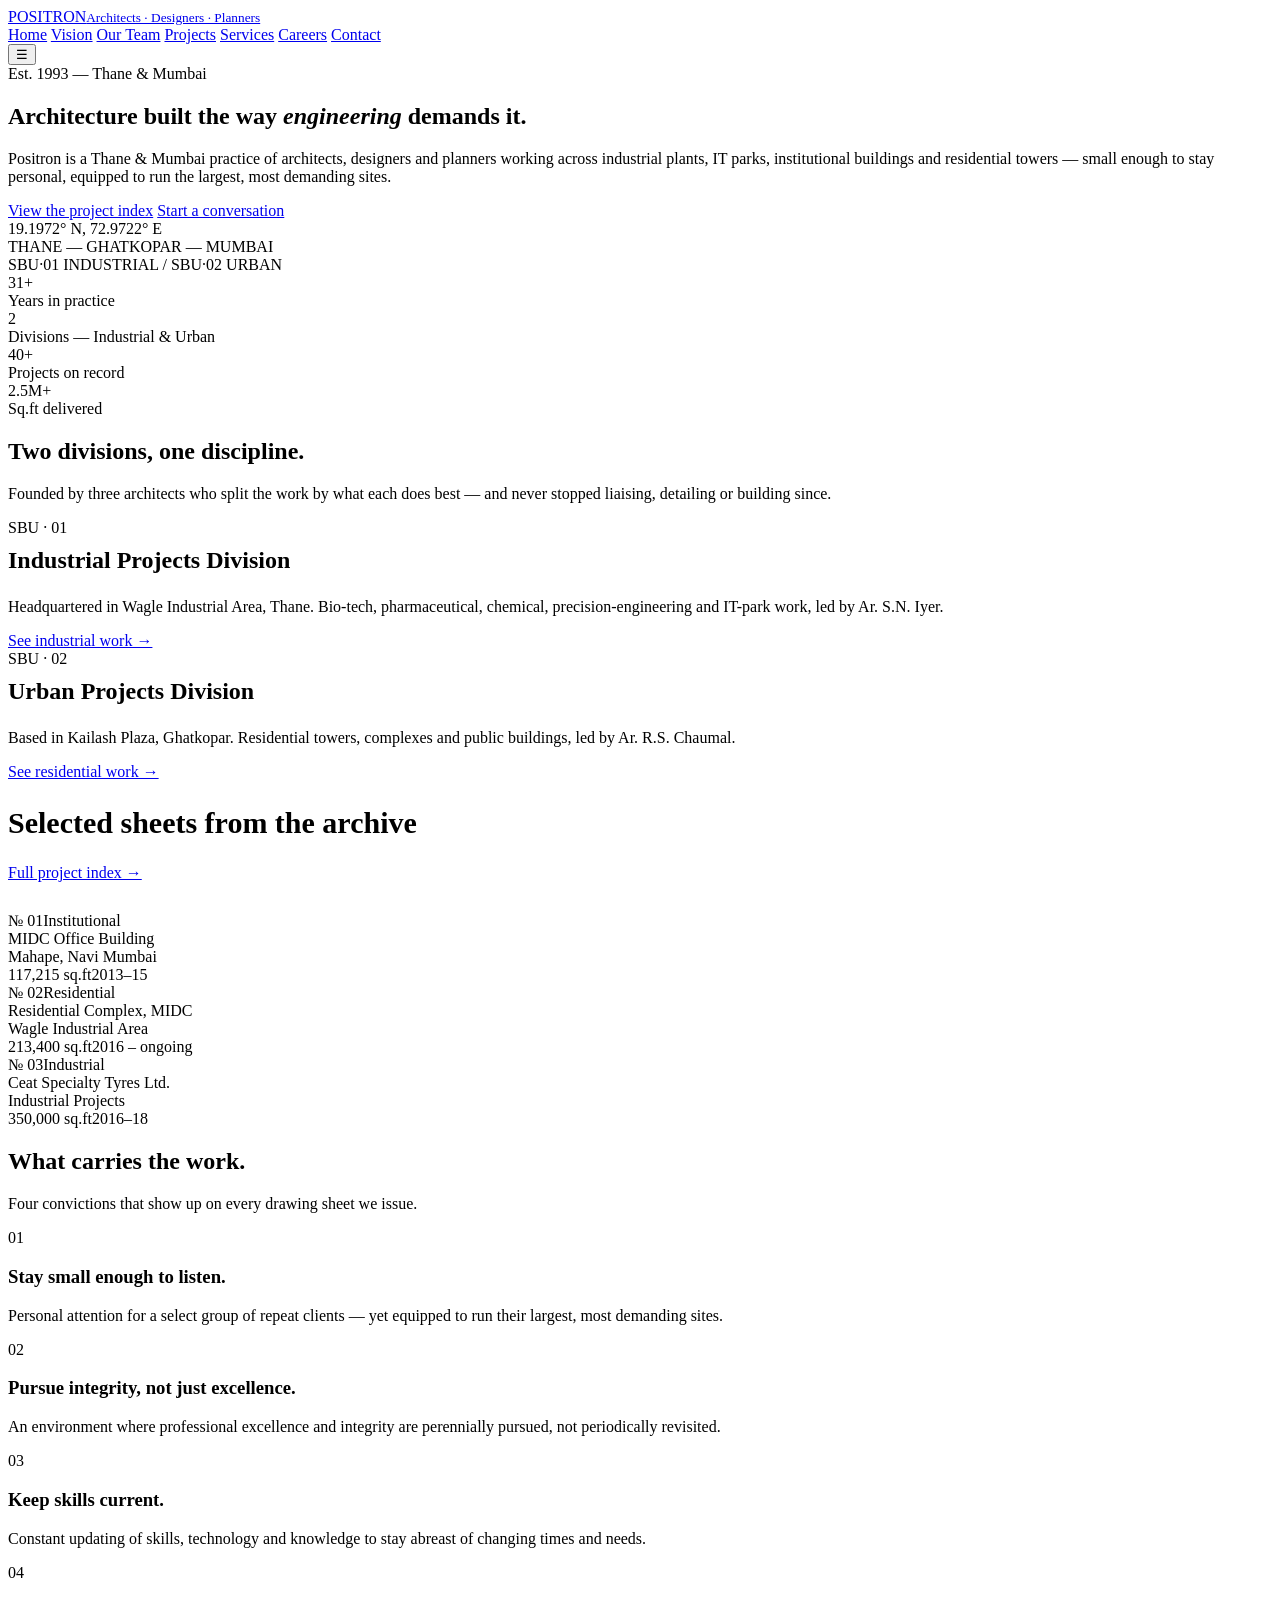
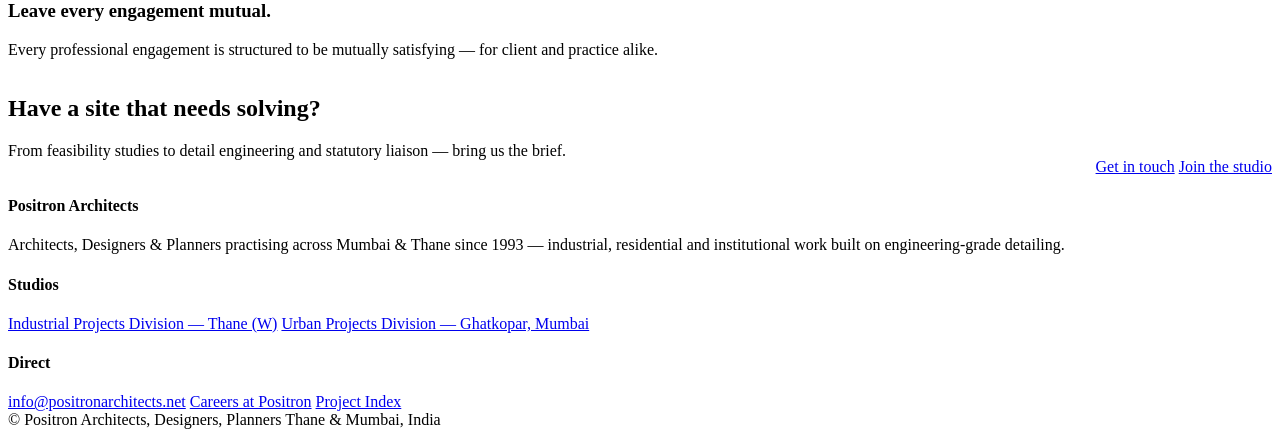
==== index.html @ 0603a0a4 "Add files via upload" ====
<!DOCTYPE html>
<html lang="en">
<head>
<meta charset="UTF-8">
<meta name="viewport" content="width=device-width, initial-scale=1.0">
<title>Positron Architects — Architects, Designers, Planners</title>
<meta name="description" content="Positron Architects is a Thane &amp; Mumbai based practice delivering industrial, IT park, institutional and residential architecture since 1993.">
<link rel="preconnect" href="https://fonts.googleapis.com">
<link href="https://fonts.googleapis.com/css2?family=Poppins:wght@500;600;700&family=Inter:wght@400;500;600&family=IBM+Plex+Mono:wght@400;500&display=swap" rel="stylesheet">
<link rel="stylesheet" href="assets/css/style.css">
</head>
<body>

<header class="site">
  <div class="wrap nav">
    <a href="index.html" class="brand">
      <span class="mark" aria-hidden="true"></span>
      <span class="word">POSITRON<small>Architects · Designers · Planners</small></span>
    </a>
    <nav class="links" id="navlinks">
      <a href="index.html" class="active">Home</a>
      <a href="vision.html">Vision</a>
      <a href="team.html">Our Team</a>
      <a href="projects.html">Projects</a>
      <a href="services.html">Services</a>
      <a href="careers.html">Careers</a>
      <a href="contact.html">Contact</a>
    </nav>
    <button class="nav-toggle" aria-label="Toggle navigation" aria-expanded="false">☰</button>
  </div>
</header>

<section class="hero">
  <div class="blueprint" aria-hidden="true"></div>
  <div class="wrap hero-inner">
    <div class="eyebrow">Est. 1993 — Thane &amp; Mumbai</div>
    <h1>Architecture built the way <em>engineering</em> demands it.</h1>
    <p class="lede">Positron is a Thane &amp; Mumbai practice of architects, designers and planners working across industrial plants, IT parks, institutional buildings and residential towers — small enough to stay personal, equipped to run the largest, most demanding sites.</p>
    <div class="cta-row">
      <a href="projects.html" class="btn solid">View the project index</a>
      <a href="contact.html" class="btn ghost">Start a conversation</a>
    </div>
  </div>
  <div class="coords">
    19.1972° N, 72.9722° E<br>
    THANE — GHATKOPAR — MUMBAI<br>
    SBU·01 INDUSTRIAL / SBU·02 URBAN
  </div>
</section>

<div class="stats">
  <div class="wrap">
    <div class="stat"><div class="num">31+</div><div class="lbl">Years in practice</div></div>
    <div class="stat"><div class="num">2</div><div class="lbl">Divisions — Industrial &amp; Urban</div></div>
    <div class="stat"><div class="num">40+</div><div class="lbl">Projects on record</div></div>
    <div class="stat"><div class="num">2.5M+</div><div class="lbl">Sq.ft delivered</div></div>
  </div>
</div>

<section>
  <div class="wrap">
    <div class="section-head">
      <h2>Two divisions, one discipline.</h2>
      <p class="desc">Founded by three architects who split the work by what each does best — and never stopped liaising, detailing or building since.</p>
    </div>
    <div class="two-col">
      <div>
        <span class="sheet-no">SBU · 01</span>
        <h3 style="margin-top:10px;font-size:24px;">Industrial Projects Division</h3>
        <p style="margin-top:12px;color:var(--charcoal);">Headquartered in Wagle Industrial Area, Thane. Bio-tech, pharmaceutical, chemical, precision-engineering and IT-park work, led by Ar. S.N. Iyer.</p>
        <a href="projects.html#industrial" class="btn ghost" style="margin-top:20px;">See industrial work →</a>
      </div>
      <div>
        <span class="sheet-no">SBU · 02</span>
        <h3 style="margin-top:10px;font-size:24px;">Urban Projects Division</h3>
        <p style="margin-top:12px;color:var(--charcoal);">Based in Kailash Plaza, Ghatkopar. Residential towers, complexes and public buildings, led by Ar. R.S. Chaumal.</p>
        <a href="projects.html#residential" class="btn ghost" style="margin-top:20px;">See residential work →</a>
      </div>
    </div>
  </div>
</section>

<section class="tight" style="border-top:1px solid var(--line);border-bottom:1px solid var(--line);background:var(--concrete);">
  <div class="wrap">
    <div class="section-head" style="margin-bottom:30px;">
      <h2 style="font-size:30px;">Selected sheets from the archive</h2>
      <a href="projects.html" class="btn ghost">Full project index →</a>
    </div>
    <div class="sheet-grid">
      <div class="sheet">
        <div class="top-row"><span class="sheet-no">№ 01</span><span class="tag">Institutional</span></div>
        <div class="name">MIDC Office Building</div>
        <div class="loc">Mahape, Navi Mumbai</div>
        <div class="meta"><span>117,215 sq.ft</span><span>2013–15</span></div>
      </div>
      <div class="sheet">
        <div class="top-row"><span class="sheet-no">№ 02</span><span class="tag">Residential</span></div>
        <div class="name">Residential Complex, MIDC</div>
        <div class="loc">Wagle Industrial Area</div>
        <div class="meta"><span>213,400 sq.ft</span><span>2016 – ongoing</span></div>
      </div>
      <div class="sheet">
        <div class="top-row"><span class="sheet-no">№ 03</span><span class="tag">Industrial</span></div>
        <div class="name">Ceat Specialty Tyres Ltd.</div>
        <div class="loc">Industrial Projects</div>
        <div class="meta"><span>350,000 sq.ft</span><span>2016–18</span></div>
      </div>
    </div>
  </div>
</section>

<section>
  <div class="wrap">
    <div class="section-head">
      <h2>What carries the work.</h2>
      <p class="desc">Four convictions that show up on every drawing sheet we issue.</p>
    </div>
    <div class="mission-list">
      <div class="mission-item">
        <span class="n">01</span>
        <div><h3>Stay small enough to listen.</h3><p>Personal attention for a select group of repeat clients — yet equipped to run their largest, most demanding sites.</p></div>
      </div>
      <div class="mission-item">
        <span class="n">02</span>
        <div><h3>Pursue integrity, not just excellence.</h3><p>An environment where professional excellence and integrity are perennially pursued, not periodically revisited.</p></div>
      </div>
      <div class="mission-item">
        <span class="n">03</span>
        <div><h3>Keep skills current.</h3><p>Constant updating of skills, technology and knowledge to stay abreast of changing times and needs.</p></div>
      </div>
      <div class="mission-item">
        <span class="n">04</span>
        <div><h3>Leave every engagement mutual.</h3><p>Every professional engagement is structured to be mutually satisfying — for client and practice alike.</p></div>
      </div>
    </div>
  </div>
</section>

<section class="cta-band">
  <div class="wrap" style="display:flex;justify-content:space-between;align-items:flex-end;gap:30px;flex-wrap:wrap;">
    <div>
      <h2>Have a site that needs solving?</h2>
      <p>From feasibility studies to detail engineering and statutory liaison — bring us the brief.</p>
    </div>
    <div class="cta-row" style="margin-top:0;">
      <a href="contact.html" class="btn solid">Get in touch</a>
      <a href="careers.html" class="btn">Join the studio</a>
    </div>
  </div>
</section>

<footer class="site">
  <div class="wrap">
    <div class="foot-grid">
      <div>
        <h4>Positron Architects</h4>
        <p>Architects, Designers &amp; Planners practising across Mumbai &amp; Thane since 1993 — industrial, residential and institutional work built on engineering-grade detailing.</p>
      </div>
      <div>
        <h4>Studios</h4>
        <a href="contact.html">Industrial Projects Division — Thane (W)</a>
        <a href="contact.html">Urban Projects Division — Ghatkopar, Mumbai</a>
      </div>
      <div>
        <h4>Direct</h4>
        <a href="mailto:info@positronarchitects.net">info@positronarchitects.net</a>
        <a href="careers.html">Careers at Positron</a>
        <a href="projects.html">Project Index</a>
      </div>
    </div>
    <div class="foot-bottom">
      <span>© Positron Architects, Designers, Planners</span>
      <span>Thane &amp; Mumbai, India</span>
    </div>
  </div>
</footer>
<script src="assets/js/main.js"></script>
</body>
</html>
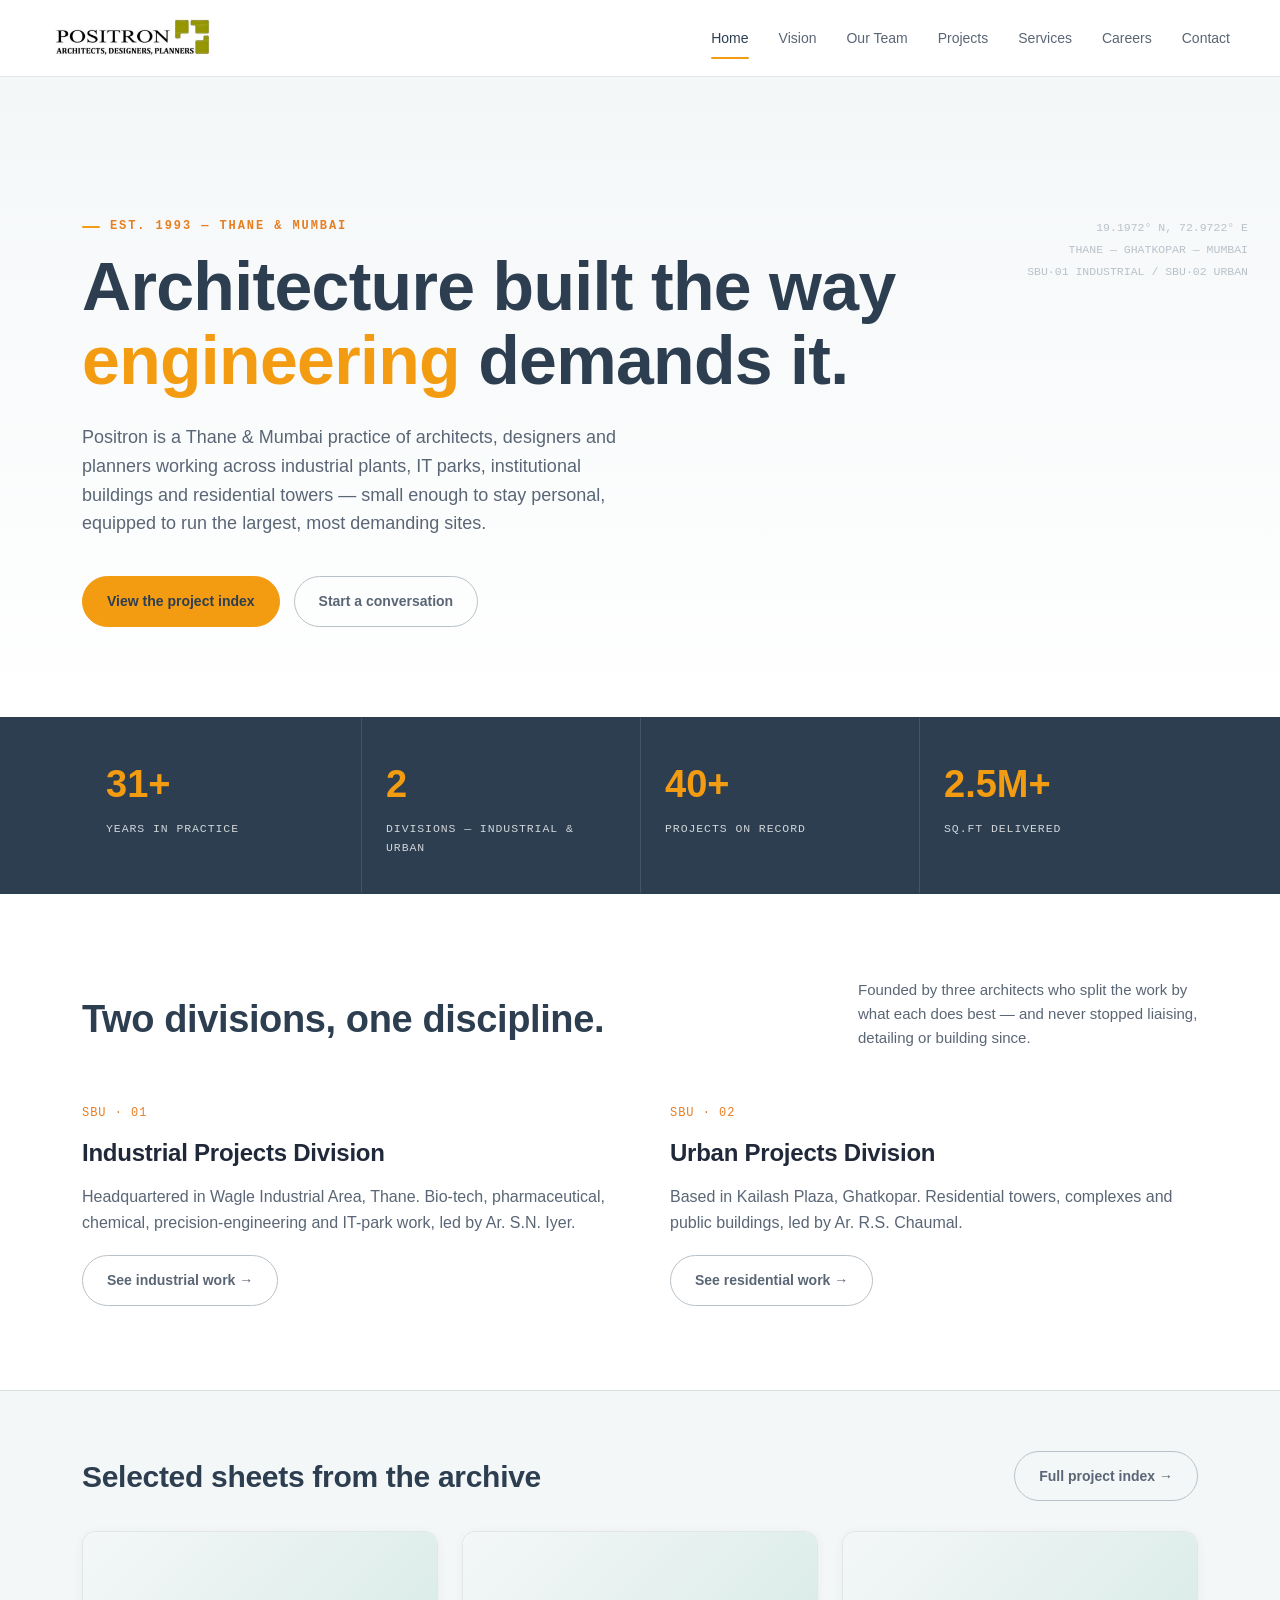
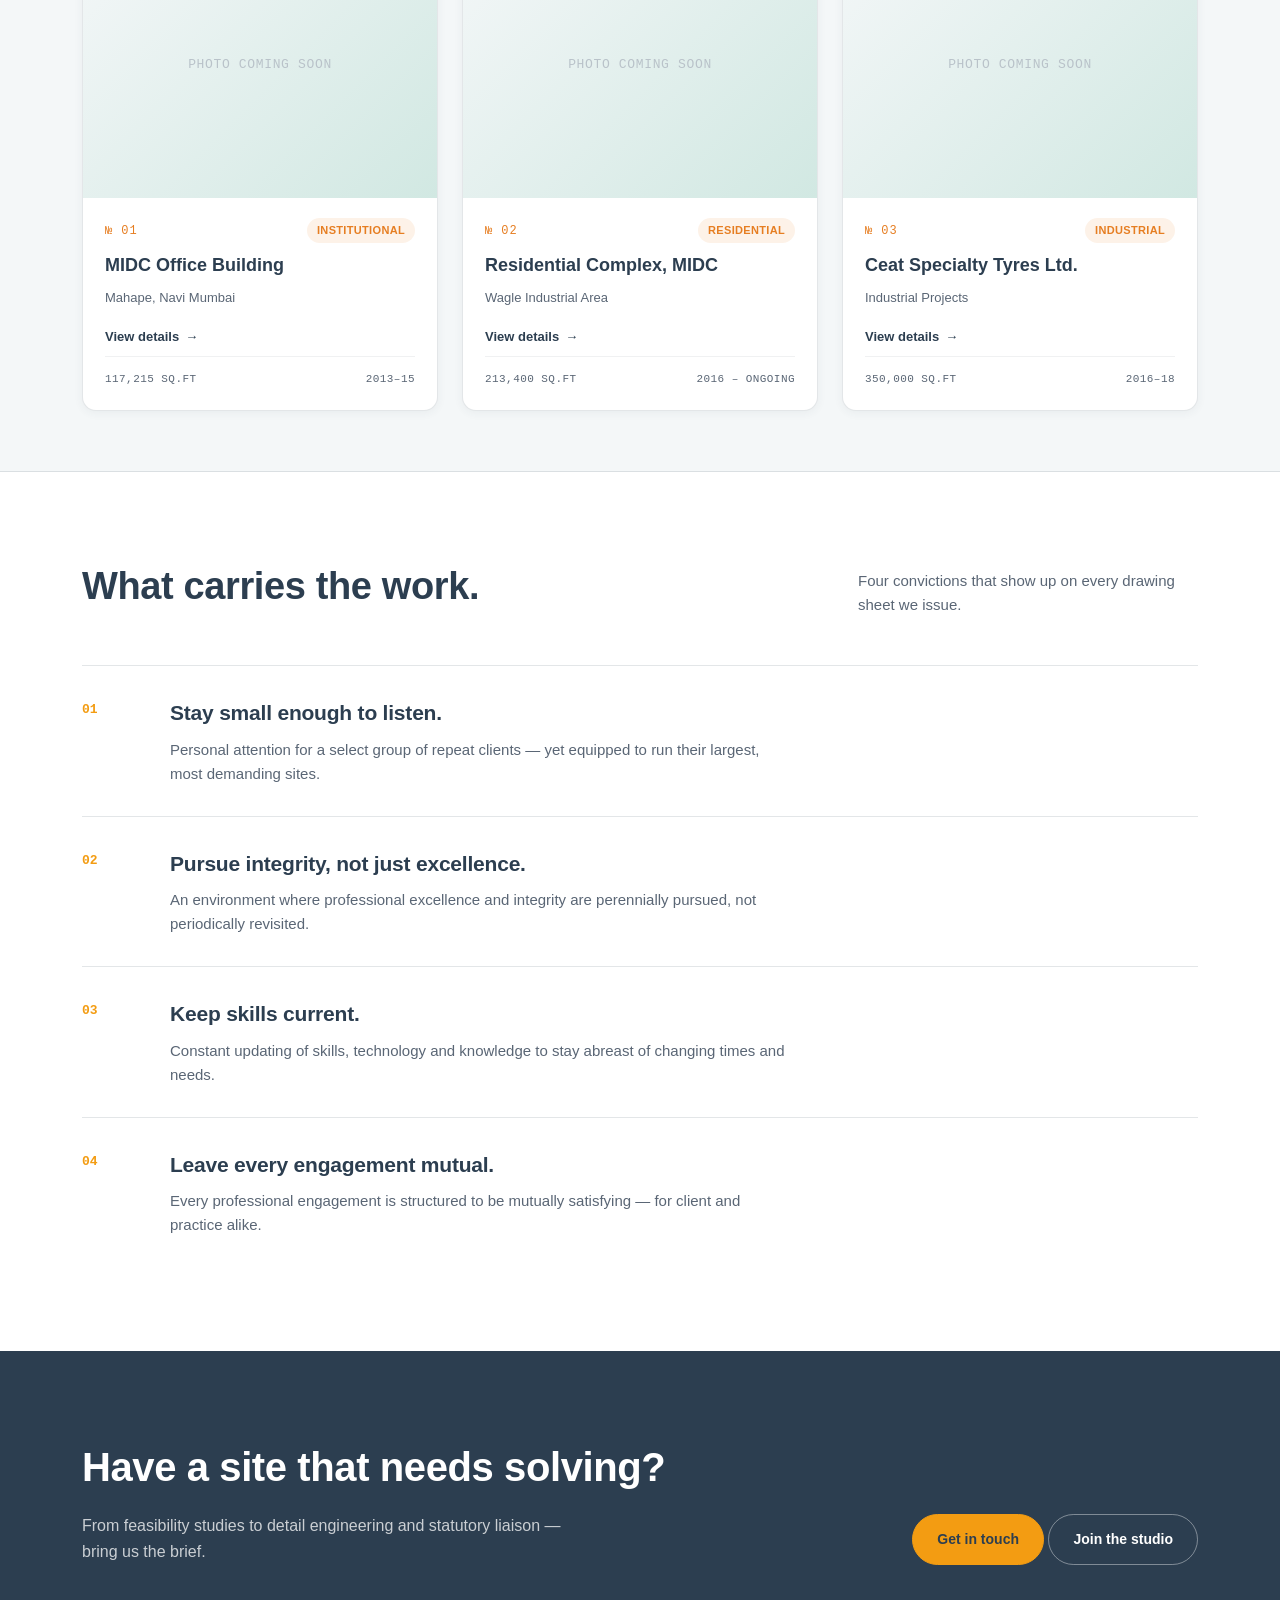
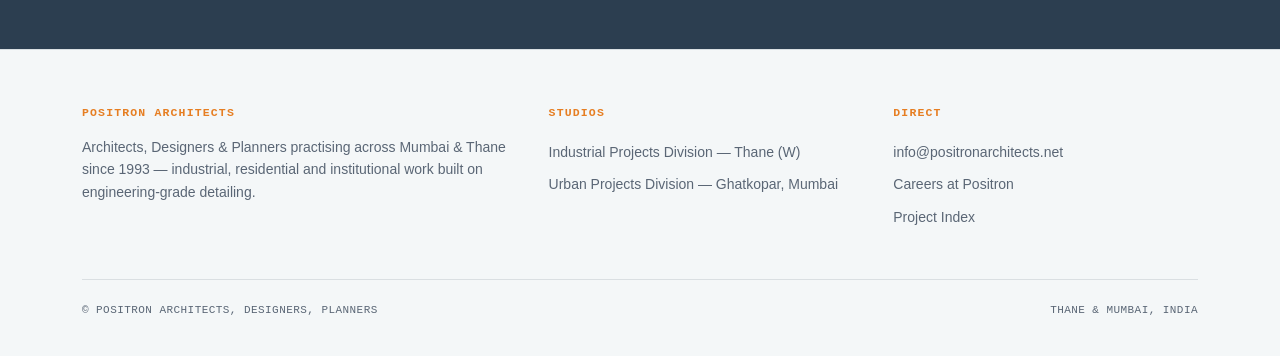
==== commit eea2aec6: "Update index.html" ====
--- a/index.html
+++ b/index.html
@@ -14,8 +14,7 @@
 <header class="site">
   <div class="wrap nav">
     <a href="index.html" class="brand">
-      <span class="mark" aria-hidden="true"></span>
-      <span class="word">POSITRON<small>Architects · Designers · Planners</small></span>
+      <img src="assets/photos/header.png" alt="Positron Architects, Designers, Planners" class="logo">
     </a>
     <nav class="links" id="navlinks">
       <a href="index.html" class="active">Home</a>
@@ -87,24 +86,36 @@
       <a href="projects.html" class="btn ghost">Full project index →</a>
     </div>
     <div class="sheet-grid">
-      <div class="sheet">
-        <div class="top-row"><span class="sheet-no">№ 01</span><span class="tag">Institutional</span></div>
-        <div class="name">MIDC Office Building</div>
-        <div class="loc">Mahape, Navi Mumbai</div>
-        <div class="meta"><span>117,215 sq.ft</span><span>2013–15</span></div>
-      </div>
-      <div class="sheet">
-        <div class="top-row"><span class="sheet-no">№ 02</span><span class="tag">Residential</span></div>
-        <div class="name">Residential Complex, MIDC</div>
-        <div class="loc">Wagle Industrial Area</div>
-        <div class="meta"><span>213,400 sq.ft</span><span>2016 – ongoing</span></div>
-      </div>
-      <div class="sheet">
-        <div class="top-row"><span class="sheet-no">№ 03</span><span class="tag">Industrial</span></div>
-        <div class="name">Ceat Specialty Tyres Ltd.</div>
-        <div class="loc">Industrial Projects</div>
-        <div class="meta"><span>350,000 sq.ft</span><span>2016–18</span></div>
-      </div>
+      <a href="projects.html#p30" class="sheet">
+        <div class="thumb"><div class="ph-icon">Photo coming soon</div></div>
+        <div class="body">
+          <div class="top-row"><span class="sheet-no">№ 01</span><span class="tag">Institutional</span></div>
+          <div class="name">MIDC Office Building</div>
+          <div class="loc">Mahape, Navi Mumbai</div>
+          <div class="view-more">View details <span class="arrow">→</span></div>
+          <div class="meta"><span>117,215 sq.ft</span><span>2013–15</span></div>
+        </div>
+      </a>
+      <a href="projects.html#p45" class="sheet">
+        <div class="thumb"><div class="ph-icon">Photo coming soon</div></div>
+        <div class="body">
+          <div class="top-row"><span class="sheet-no">№ 02</span><span class="tag">Residential</span></div>
+          <div class="name">Residential Complex, MIDC</div>
+          <div class="loc">Wagle Industrial Area</div>
+          <div class="view-more">View details <span class="arrow">→</span></div>
+          <div class="meta"><span>213,400 sq.ft</span><span>2016 – ongoing</span></div>
+        </div>
+      </a>
+      <a href="projects.html#p20" class="sheet">
+        <div class="thumb"><div class="ph-icon">Photo coming soon</div></div>
+        <div class="body">
+          <div class="top-row"><span class="sheet-no">№ 03</span><span class="tag">Industrial</span></div>
+          <div class="name">Ceat Specialty Tyres Ltd.</div>
+          <div class="loc">Industrial Projects</div>
+          <div class="view-more">View details <span class="arrow">→</span></div>
+          <div class="meta"><span>350,000 sq.ft</span><span>2016–18</span></div>
+        </div>
+      </a>
     </div>
   </div>
 </section>
--- a/assets/css/style.css
+++ b/assets/css/style.css
@@ -0,0 +1,375 @@
+/* ===========================================================
+   POSITRON ARCHITECTS — design tokens (v2)
+   Palette: deep navy / clean white / gold & tan accents
+   =========================================================== */
+:root{
+  --navy:       #2C3E50;
+  --navy-dim:   #233141;
+  --tan:        #E67E22;
+  --soft:       #D1E8E2;
+  --gold:       #F39C12;
+  --white:      #FFFFFF;
+
+  --ink:        #20293A;
+  --charcoal:   #5A6675;
+  --paper:      #FFFFFF;
+  --concrete:   #F4F7F8;
+  --stone:      #B9C2C9;
+  --terracotta: var(--gold);
+  --terracotta-dim: #d6890c;
+  --olive:      var(--tan);
+  --line:       rgba(44,62,80,0.13);
+  --line-soft:  rgba(44,62,80,0.07);
+
+  --display: "Poppins", "Inter", -apple-system, sans-serif;
+  --body: "Inter", -apple-system, BlinkMacSystemFont, "Segoe UI", sans-serif;
+  --mono: "IBM Plex Mono", "Courier New", monospace;
+
+  --maxw: 1180px;
+  --radius: 14px;
+  --radius-sm: 8px;
+  --shadow-sm: 0 2px 10px rgba(44,62,80,0.06);
+  --shadow-md: 0 14px 36px rgba(44,62,80,0.14);
+}
+
+*{box-sizing:border-box;}
+html{scroll-behavior:smooth;}
+body{
+  margin:0;
+  background:var(--paper);
+  color:var(--ink);
+  font-family:var(--body);
+  font-size:16px;
+  line-height:1.6;
+  -webkit-font-smoothing:antialiased;
+}
+img{max-width:100%;display:block;}
+a{color:inherit;text-decoration:none;}
+h1,h2,h3,h4{font-family:var(--display);font-weight:600;margin:0;letter-spacing:-0.01em;}
+p{margin:0;}
+::selection{background:var(--gold);color:var(--navy);}
+:focus-visible{outline:2px solid var(--gold);outline-offset:3px;}
+
+.wrap{max-width:var(--maxw);margin:0 auto;padding:0 32px;}
+@media (max-width:640px){.wrap{padding:0 20px;}}
+
+.sheet-no{
+  font-family:var(--mono);
+  font-size:12px;
+  letter-spacing:.08em;
+  color:var(--tan);
+}
+
+/* ---------- Header / nav ---------- */
+header.site{
+  position:sticky;top:0;z-index:50;
+  background:rgba(255,255,255,0.9);
+  backdrop-filter:blur(8px);
+  border-bottom:1px solid var(--line);
+}
+.nav{
+  display:flex;align-items:center;justify-content:space-between;
+  padding:18px 0;
+}
+.brand{display:flex;align-items:center;gap:10px;}
+.brand img.logo{height:40px;width:auto;display:block;}
+.brand .mark{
+  width:28px;height:28px;flex-shrink:0;border-radius:7px;
+  background:linear-gradient(135deg,var(--navy) 50%, var(--gold) 50%);
+}
+.brand .word{font-family:var(--display);font-weight:600;font-size:19px;letter-spacing:.01em;color:var(--navy);}
+.brand .word small{display:block;font-family:var(--mono);font-size:9.5px;letter-spacing:.14em;color:var(--charcoal);text-transform:uppercase;font-weight:400;margin-top:1px;}
+
+nav.links{display:flex;gap:30px;font-size:14px;}
+nav.links a{
+  position:relative;padding:4px 0;color:var(--charcoal);font-weight:500;
+  transition:color .15s ease;
+}
+nav.links a:hover{color:var(--navy);}
+nav.links a.active{color:var(--navy);}
+nav.links a.active::after{
+  content:"";position:absolute;left:0;right:0;bottom:-6px;height:2px;background:var(--gold);border-radius:2px;
+}
+.nav-toggle{display:none;background:none;border:0;cursor:pointer;color:var(--navy);font-size:22px;line-height:1;padding:4px;z-index:60;}
+@media (max-width:780px){
+  nav.links{
+    position:fixed;top:var(--header-h, 72px);left:0;right:0;bottom:0;background:var(--paper);
+    flex-direction:column;gap:0;padding:8px 24px;
+    transform:translateY(-12px);opacity:0;visibility:hidden;
+    transition:transform .22s ease, opacity .22s ease, visibility .22s ease;
+    border-top:1px solid var(--line);z-index:55;
+    overflow-y:auto;
+  }
+  nav.links.open{transform:translateY(0);opacity:1;visibility:visible;}
+  nav.links a{padding:16px 0;border-bottom:1px solid var(--line-soft);font-size:16px;}
+  .nav-toggle{display:block;}
+}
+body.nav-locked{overflow:hidden;}
+
+/* ---------- Buttons ---------- */
+.btn{
+  display:inline-flex;align-items:center;gap:8px;
+  font-family:var(--body);font-weight:600;font-size:14px;
+  padding:13px 24px;border:1.5px solid var(--navy);color:var(--navy);
+  border-radius:999px;
+  transition:all .18s ease;white-space:nowrap;
+}
+.btn:hover{background:var(--navy);color:var(--white);}
+.btn.solid{background:var(--gold);border-color:var(--gold);color:var(--navy);}
+.btn.solid:hover{background:var(--tan);border-color:var(--tan);color:var(--white);}
+.btn.ghost{border-color:var(--stone);color:var(--charcoal);background:transparent;}
+.btn.ghost:hover{border-color:var(--navy);background:transparent;color:var(--navy);}
+
+/* ---------- Eyebrow / labels ---------- */
+.eyebrow{
+  font-family:var(--mono);font-size:12px;letter-spacing:.16em;text-transform:uppercase;
+  color:var(--tan);margin-bottom:14px;display:flex;align-items:center;gap:10px;font-weight:600;
+}
+.eyebrow::before{content:"";width:18px;height:2px;background:var(--gold);border-radius:2px;}
+
+/* ---------- Hero ---------- */
+.hero{
+  position:relative;padding:140px 0 90px;overflow:hidden;
+  background:linear-gradient(180deg, var(--concrete) 0%, var(--paper) 100%);
+}
+.hero-inner{position:relative;z-index:1;}
+.hero h1{
+  font-size:clamp(38px,5.6vw,68px);
+  line-height:1.08;max-width:880px;color:var(--navy);
+}
+.hero h1 em{font-style:normal;color:var(--gold);}
+.hero p.lede{
+  margin-top:26px;max-width:560px;font-size:18px;color:var(--charcoal);
+}
+.hero .cta-row{margin-top:38px;display:flex;gap:14px;flex-wrap:wrap;}
+
+.coords{
+  position:absolute;right:32px;top:140px;z-index:1;
+  font-family:var(--mono);font-size:11.5px;color:var(--stone);text-align:right;
+  line-height:1.9;display:none;
+}
+@media (min-width:900px){.coords{display:block;}}
+
+/* ---------- Stat strip ---------- */
+.stats{
+  border-top:1px solid var(--line);border-bottom:1px solid var(--line);
+  background:var(--navy);
+}
+.stats .wrap{display:grid;grid-template-columns:repeat(4,1fr);}
+@media (max-width:780px){.stats .wrap{grid-template-columns:repeat(2,1fr);}}
+.stat{
+  padding:36px 24px;border-left:1px solid rgba(255,255,255,0.12);
+}
+.stat:first-child{border-left:none;}
+@media (max-width:780px){.stat:nth-child(odd){border-left:none;}.stat{border-top:1px solid rgba(255,255,255,0.12);}.stat:nth-child(-n+2){border-top:none;}}
+.stat .num{font-family:var(--display);font-size:38px;color:var(--gold);font-weight:700;}
+.stat .lbl{font-family:var(--mono);font-size:11.5px;letter-spacing:.08em;text-transform:uppercase;color:rgba(255,255,255,0.78);margin-top:6px;}
+
+/* ---------- Generic section ---------- */
+section{padding:84px 0;}
+section.tight{padding:60px 0;}
+.section-head{display:flex;justify-content:space-between;align-items:flex-end;gap:24px;margin-bottom:48px;flex-wrap:wrap;}
+.section-head h2{font-size:clamp(26px,3.4vw,38px);max-width:620px;color:var(--navy);}
+.section-head .desc{max-width:340px;color:var(--charcoal);font-size:15px;}
+
+hr.rule{border:none;border-top:1px solid var(--line);margin:0;}
+
+/* ---------- Card grids (Projects / Careers) ---------- */
+.sheet-grid{display:grid;grid-template-columns:repeat(3,1fr);gap:24px;}
+@media (max-width:900px){.sheet-grid{grid-template-columns:repeat(2,1fr);}}
+@media (max-width:560px){.sheet-grid{grid-template-columns:1fr;}}
+
+.sheet{
+  background:var(--paper);border:1px solid var(--line);border-radius:var(--radius);
+  overflow:hidden;cursor:pointer;
+  display:flex;flex-direction:column;
+  box-shadow:var(--shadow-sm);
+  transition:transform .22s ease, box-shadow .22s ease, border-color .22s ease;
+}
+.sheet:hover{
+  transform:translateY(-6px);
+  box-shadow:var(--shadow-md);
+  border-color:var(--gold);
+}
+.sheet .thumb{
+  aspect-ratio:4/3;background:linear-gradient(135deg,var(--concrete),var(--soft));
+  position:relative;overflow:hidden;
+}
+.sheet .thumb img{width:100%;height:100%;object-fit:cover;transition:transform .35s ease;}
+.sheet:hover .thumb img{transform:scale(1.06);}
+.sheet .thumb .ph-icon{
+  position:absolute;inset:0;display:flex;align-items:center;justify-content:center;
+  color:var(--stone);font-size:13px;font-family:var(--mono);letter-spacing:.05em;text-transform:uppercase;
+}
+.sheet .body{padding:20px 22px 22px;display:flex;flex-direction:column;gap:8px;flex:1;}
+.sheet .top-row{display:flex;justify-content:space-between;align-items:baseline;gap:10px;}
+.sheet .name{font-family:var(--display);font-size:18px;color:var(--navy);font-weight:600;}
+.sheet .loc{font-size:13px;color:var(--charcoal);}
+.sheet .meta{
+  margin-top:auto;padding-top:14px;border-top:1px solid var(--line-soft);
+  display:flex;justify-content:space-between;font-family:var(--mono);font-size:11px;color:var(--charcoal);text-transform:uppercase;letter-spacing:.04em;
+}
+.sheet .tag{
+  font-family:var(--body);font-size:11px;font-weight:600;letter-spacing:.03em;text-transform:uppercase;
+  color:var(--tan);background:rgba(230,126,34,0.1);padding:4px 10px;border-radius:999px;white-space:nowrap;
+}
+.sheet .view-more{
+  margin-top:10px;font-size:13px;font-weight:600;color:var(--navy);display:flex;align-items:center;gap:6px;
+}
+.sheet .view-more .arrow{transition:transform .2s ease;}
+.sheet:hover .view-more .arrow{transform:translateX(4px);}
+
+/* ---------- Team cards ---------- */
+.team-grid{display:grid;grid-template-columns:repeat(3,1fr);gap:24px;}
+@media (max-width:900px){.team-grid{grid-template-columns:1fr;max-width:420px;margin:0 auto;}}
+.member-card{
+  background:var(--paper);border:1px solid var(--line);border-radius:var(--radius);
+  overflow:hidden;cursor:pointer;box-shadow:var(--shadow-sm);
+  transition:transform .22s ease, box-shadow .22s ease, border-color .22s ease;
+}
+.member-card:hover{transform:translateY(-6px);box-shadow:var(--shadow-md);border-color:var(--gold);}
+.member-card .photo{
+  aspect-ratio:1/1;background:linear-gradient(135deg,var(--navy),var(--navy-dim));
+  position:relative;overflow:hidden;
+}
+.member-card .photo img{width:100%;height:100%;object-fit:cover;}
+.member-card .photo .ph-icon{
+  position:absolute;inset:0;display:flex;align-items:center;justify-content:center;
+  color:rgba(255,255,255,0.45);font-size:13px;font-family:var(--mono);letter-spacing:.05em;text-transform:uppercase;text-align:center;padding:20px;
+}
+.member-card .body{padding:24px 26px 26px;}
+.member-card .role{font-family:var(--mono);font-size:11px;letter-spacing:.08em;text-transform:uppercase;color:var(--tan);font-weight:600;}
+.member-card h3{margin-top:10px;font-size:22px;color:var(--navy);}
+.member-card .yrs{font-family:var(--mono);font-size:12px;color:var(--charcoal);margin-top:6px;display:block;}
+.member-card .view-more{margin-top:16px;font-size:13px;font-weight:600;color:var(--navy);display:flex;align-items:center;gap:6px;}
+.member-card .view-more .arrow{transition:transform .2s ease;}
+.member-card:hover .view-more .arrow{transform:translateX(4px);}
+
+/* ---------- Mission list ---------- */
+.mission-list{display:flex;flex-direction:column;}
+.mission-item{
+  display:grid;grid-template-columns:64px 1fr;gap:24px;padding:30px 0;border-top:1px solid var(--line);
+}
+.mission-item:first-child{border-top:1px solid var(--line);}
+.mission-item .n{font-family:var(--mono);font-size:13px;color:var(--gold);padding-top:4px;font-weight:700;}
+.mission-item h3{font-size:21px;max-width:560px;color:var(--navy);}
+.mission-item p{margin-top:8px;color:var(--charcoal);font-size:15px;max-width:620px;}
+
+/* ---------- Services ---------- */
+.svc-grid{display:grid;grid-template-columns:repeat(2,1fr);gap:18px;}
+@media (max-width:700px){.svc-grid{grid-template-columns:1fr;}}
+.svc{background:var(--paper);padding:28px 26px;border:1px solid var(--line);border-radius:var(--radius-sm);transition:border-color .2s ease, box-shadow .2s ease;}
+.svc:hover{border-color:var(--gold);box-shadow:var(--shadow-sm);}
+.svc .sheet-no{display:block;margin-bottom:10px;}
+.svc h3{font-size:19px;color:var(--navy);}
+.svc p{margin-top:10px;color:var(--charcoal);font-size:14.5px;}
+
+/* ---------- CTA band ---------- */
+.cta-band{
+  background:var(--navy);color:var(--white);
+}
+.cta-band h2{color:var(--white);font-size:clamp(24px,3.6vw,40px);max-width:680px;}
+.cta-band p{color:rgba(255,255,255,0.75);margin-top:14px;max-width:480px;}
+.cta-band .btn{border-color:rgba(255,255,255,0.4);color:var(--white);}
+.cta-band .btn:hover{background:var(--white);color:var(--navy);border-color:var(--white);}
+.cta-band .btn.solid{background:var(--gold);border-color:var(--gold);color:var(--navy);}
+.cta-band .btn.solid:hover{background:var(--white);color:var(--navy);}
+
+/* ---------- Footer ---------- */
+footer.site{border-top:1px solid var(--line);padding:54px 0 36px;background:var(--concrete);}
+.foot-grid{display:grid;grid-template-columns:1.4fr 1fr 1fr;gap:40px;}
+@media (max-width:780px){.foot-grid{grid-template-columns:1fr;gap:32px;}}
+.foot-grid h4{font-family:var(--mono);font-size:11.5px;letter-spacing:.1em;text-transform:uppercase;color:var(--tan);margin-bottom:14px;font-weight:600;}
+.foot-grid p, .foot-grid a{font-size:14px;color:var(--charcoal);display:block;}
+.foot-grid a{padding:5px 0;}
+.foot-grid a:hover{color:var(--navy);}
+.foot-bottom{
+  margin-top:46px;padding-top:22px;border-top:1px solid var(--line);
+  display:flex;justify-content:space-between;font-family:var(--mono);font-size:11px;color:var(--charcoal);text-transform:uppercase;letter-spacing:.04em;flex-wrap:wrap;gap:10px;
+}
+
+/* ---------- Page header (non-home) ---------- */
+.page-head{
+  padding:130px 0 60px;border-bottom:1px solid var(--line);
+  background:var(--concrete);
+}
+.page-head .eyebrow{margin-bottom:18px;}
+.page-head h1{font-size:clamp(32px,4.8vw,52px);max-width:760px;color:var(--navy);}
+.page-head p.lede{margin-top:18px;max-width:560px;font-size:17px;color:var(--charcoal);}
+
+/* ---------- Forms ---------- */
+.form-grid{display:grid;grid-template-columns:1fr 1fr;gap:20px;}
+@media (max-width:640px){.form-grid{grid-template-columns:1fr;}}
+.field{display:flex;flex-direction:column;gap:8px;}
+.field.full{grid-column:1/-1;}
+.field label{font-family:var(--body);font-size:12.5px;font-weight:600;letter-spacing:.02em;text-transform:uppercase;color:var(--charcoal);}
+.field input, .field select, .field textarea{
+  background:var(--paper);border:1.5px solid var(--line);border-radius:var(--radius-sm);
+  padding:12px 14px;font-family:var(--body);font-size:15px;color:var(--ink);
+}
+.field input:focus, .field select:focus, .field textarea:focus{border-color:var(--gold);outline:none;}
+.field textarea{resize:vertical;min-height:100px;}
+
+/* ---------- Job cards (Careers) ---------- */
+.job-grid{display:grid;grid-template-columns:1fr;gap:16px;}
+.job{
+  border:1px solid var(--line);border-radius:var(--radius);padding:26px 28px;
+  display:grid;grid-template-columns:1fr auto auto;gap:18px;align-items:center;
+  cursor:pointer;background:var(--paper);box-shadow:var(--shadow-sm);
+  transition:transform .2s ease, box-shadow .2s ease, border-color .2s ease;
+}
+.job:hover{transform:translateY(-4px);box-shadow:var(--shadow-md);border-color:var(--gold);}
+.job h3{font-size:19px;color:var(--navy);}
+.job .loc-tag{font-family:var(--mono);font-size:11.5px;color:var(--charcoal);margin-top:6px;}
+.job .dept{font-family:var(--body);font-size:11px;font-weight:600;letter-spacing:.04em;text-transform:uppercase;color:var(--tan);background:rgba(230,126,34,0.1);padding:6px 14px;border-radius:999px;}
+@media (max-width:640px){.job{grid-template-columns:1fr;gap:10px;}}
+
+/* ---------- Modal (detail overlay for projects / team / careers) ---------- */
+.modal-overlay{
+  position:fixed;inset:0;background:rgba(32,41,58,0.55);
+  display:flex;align-items:center;justify-content:center;padding:24px;
+  z-index:200;opacity:0;visibility:hidden;transition:opacity .2s ease, visibility .2s ease;
+}
+.modal-overlay.open{opacity:1;visibility:visible;}
+.modal-card{
+  background:var(--paper);border-radius:var(--radius);max-width:720px;width:100%;
+  max-height:88vh;overflow-y:auto;position:relative;
+  transform:translateY(16px) scale(.98);transition:transform .22s ease;
+  box-shadow:0 30px 70px rgba(32,41,58,0.35);
+}
+.modal-overlay.open .modal-card{transform:translateY(0) scale(1);}
+.modal-close{
+  position:absolute;top:16px;right:16px;width:36px;height:36px;border-radius:999px;
+  background:rgba(255,255,255,0.9);border:1px solid var(--line);display:flex;align-items:center;justify-content:center;
+  cursor:pointer;font-size:18px;color:var(--navy);z-index:2;
+}
+.modal-close:hover{background:var(--gold);color:var(--navy);border-color:var(--gold);}
+.modal-media{aspect-ratio:16/9;background:linear-gradient(135deg,var(--concrete),var(--soft));overflow:hidden;position:relative;}
+.modal-media.is-team{aspect-ratio:1/1;max-width:220px;border-radius:50%;margin:36px auto 0;}
+.modal-media img{width:100%;height:100%;object-fit:cover;}
+.modal-media .ph-icon{
+  position:absolute;inset:0;display:flex;align-items:center;justify-content:center;
+  color:var(--stone);font-size:13px;font-family:var(--mono);letter-spacing:.05em;text-transform:uppercase;
+}
+.modal-body{padding:30px 32px 36px;}
+.modal-body.is-team{text-align:center;padding-top:18px;}
+.modal-body .sheet-no{display:block;margin-bottom:10px;}
+.modal-body h2{font-size:26px;color:var(--navy);}
+.modal-body .modal-loc{font-size:14px;color:var(--charcoal);margin-top:6px;}
+.modal-body .modal-meta-row{display:flex;gap:24px;margin-top:18px;padding:16px 0;border-top:1px solid var(--line);border-bottom:1px solid var(--line);flex-wrap:wrap;}
+.modal-body.is-team .modal-meta-row{justify-content:center;}
+.modal-meta-row .m{display:flex;flex-direction:column;gap:4px;}
+.modal-meta-row .m .k{font-family:var(--mono);font-size:10.5px;letter-spacing:.06em;text-transform:uppercase;color:var(--charcoal);}
+.modal-meta-row .m .v{font-size:15px;font-weight:600;color:var(--navy);}
+.modal-body .modal-desc{margin-top:20px;color:var(--charcoal);font-size:15px;line-height:1.65;text-align:left;}
+.modal-body ul.modal-list{margin:18px 0 0;padding-left:0;list-style:none;text-align:left;}
+.modal-body ul.modal-list li{padding:9px 0;border-top:1px solid var(--line-soft);font-size:14px;color:var(--charcoal);}
+.modal-body ul.modal-list li:first-child{border-top:none;}
+.modal-body .modal-cta{margin-top:26px;}
+body.modal-locked{overflow:hidden;}
+
+/* ---------- misc ---------- */
+.divider-note{font-family:var(--mono);font-size:12px;color:var(--charcoal);letter-spacing:.05em;text-transform:uppercase;}
+.lead-text{font-size:19px;color:var(--charcoal);max-width:720px;}
+.two-col{display:grid;grid-template-columns:1fr 1fr;gap:60px;}
+@media (max-width:780px){.two-col{grid-template-columns:1fr;gap:30px;}}
